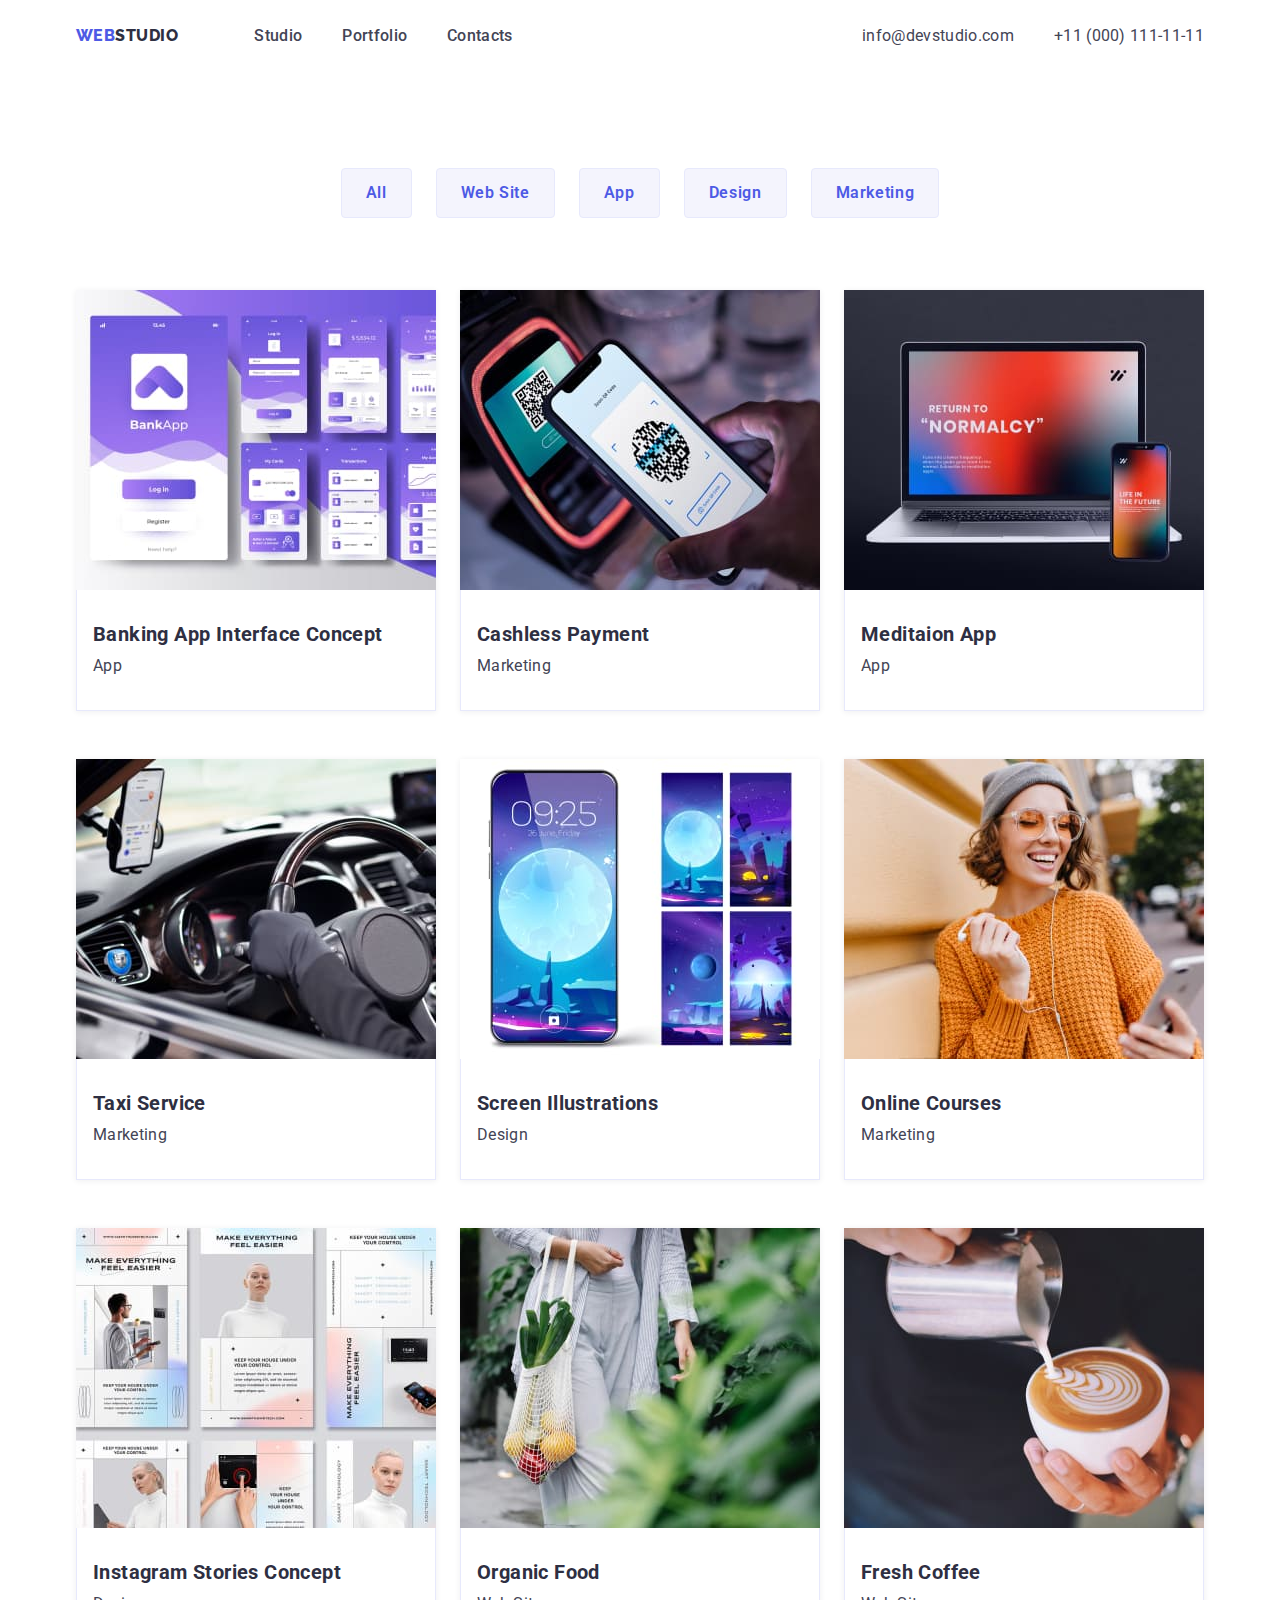
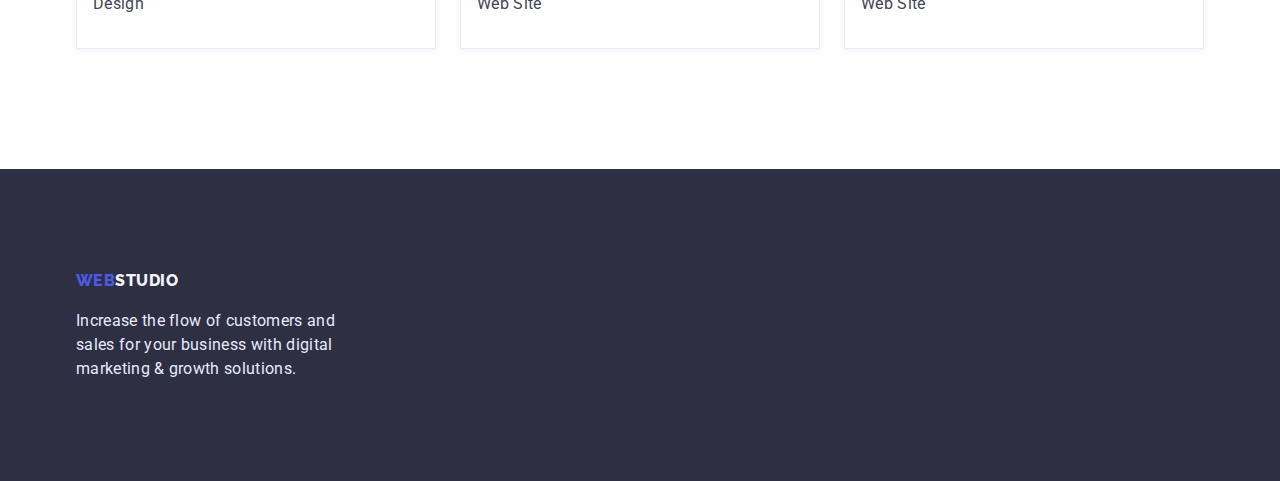
==== portfolio.html @ 726151be "1" ====
<!DOCTYPE html>
<html lang="en">
  <head>
    <meta charset="UTF-8" />
    <meta http-equiv="X-UA-Compatible" content="IE=edge" />
    <meta name="viewport" content="width=device-width, initial-scale=1.0" />
    <link rel="preconnect" href="https://fonts.googleapis.com">
    <link rel="preconnect" href="https://fonts.gstatic.com" crossorigin>
    <link href="https://fonts.googleapis.com/css2?family=Raleway:wght@800&family=Roboto:wght@400;500;700&display=swap" rel="stylesheet">
    <link rel="stylesheet" href="styles/styles.css"> 
    <link rel="stylesheet" href="styles/modern-normalize.css"> 
    <title>WebStudio</title>
  </head>

      <body class="site-body">
        <header class="header">
          <div class="container header-container">
          <nav class="header-navigation">
            <a class="header-logo link" href="/"><span class="header-web">WEB</span>STUDIO</a>
    
            <ul class="header-list list">
              <li class="header-item"><a class="header-link link" href="./index.html">Studio</a></li>
              <li class="header-item"><a class="header-link link" href="./portfolio.html">Portfolio</a></li>
              <li class="header-item"><a class="header-link link" href="">Contacts</a></li>
            </ul>
          </nav>
    
          <ul class="header-contact list">
            <li class="header-mail"><a class="contact-link link" href="mailto:info@devstudio.com">info@devstudio.com</a></li>
            <li class="header-tel"><a class="contact-link link" href="tel:+11(000)111-11-11">+11 (000) 111-11-11</a></li>
          </ul>
        </div>
    </header>
    <main>
        <section class="menu-section">
          <div class="container">
            <h1 class="menu-header  visually-hidden">Portfolio</h1>
            <ul class="menu-list list">
                <li class="menu-item"><button type="button" class="menu-btn">All</button></li>
                <li class="menu-item"><button type="button" class="menu-btn">Web Site</button></li>
                <li class="menu-item"><button type="button" class="menu-btn">App</button></li>
                <li class="menu-item"><button type="button" class="menu-btn">Design</button></li>
                <li class="menu-item"><button type="button" class="menu-btn">Marketing</button></li>
            </ul>

          
          <ul class="portfolio-list list">
            <li class="portfolio-item">
                <a class="portfolio-link link" href="">
                <img class="portfolio-img"
                src="./images/banking_app.jpg" 
                alt="Banking App"
                width="360"
                height="300">
                <div class="portfolio-box">
                <h3 class="portfolio-heading">Banking App Interface Concept</h3>
                <p class="portfolio-paragraph">App</p>
              </div>
            </a>
            </li>
            <li class="portfolio-item">
                <a class="portfolio-link link" href="">
                <img class="portfolio-img"
                src="./images/cashless_payment.jpg" 
                alt="Cashless Payment"
                width="360"
                height="300">
                <div class="portfolio-box">
                <h3 class="portfolio-heading">Cashless Payment</h3>
                <p class="portfolio-paragraph">Marketing</p>
              </div>
            </a>
            </li>
            <li class="portfolio-item">
                <a class="portfolio-link link" href="">
                <img class="portfolio-img"
                src="./images/meditation_app.jpg" 
                alt="Meditaion App"
                width="360"
                height="300">
               <div class="portfolio-box">
                <h3 class="portfolio-heading">Meditaion App</h3>
                <p class="portfolio-paragraph">App</p>
               </div>
            </a>
            </li>
            <li class="portfolio-item">
              <a class="portfolio-link link" href="">
              <img class="portfolio-img"
              src="./images/taxi_service.jpg" 
              alt="Taxi Service"
              width="360"
              height="300">
          
              <div class="portfolio-box">
                <h3 class="portfolio-heading">Taxi Service</h3>
                <p class="portfolio-paragraph">Marketing</p>
              </div>
          </a>
          </li>
          <li class="portfolio-item">
              <a class="portfolio-link link" href="">
              <img class="portfolio-img"
              src="./images/screen_illustrations.jpg" 
              alt="Screen Illustrations"
              width="360"
              height="300">
             <div class="portfolio-box">
              <h3 class="portfolio-heading">Screen Illustrations</h3>
              <p class="portfolio-paragraph">Design</p>
             </div>
          </a>
          </li>
          <li class="portfolio-item">
              <a class="portfolio-link link" href="">
              <img class="portfolio-img"
              src="./images/online_courses.jpg" 
              alt="Online Courses"
              width="360"
              height="300">
              <div class="portfolio-box">
                <h3 class="portfolio-heading">Online Courses</h3>
              <p class="portfolio-paragraph">Marketing</p>
              </div>
          </a>
          </li>
          <li class="portfolio-item">
            <a class="portfolio-link link" href="">
            <img class="portfolio-img"
            src="./images/instagram_concept.jpg" 
            alt="Instagram Concept"
            width="360"
            height="300">
          <div class="portfolio-box">
            <h3 class="portfolio-heading">Instagram Stories Concept</h3>
            <p class="portfolio-paragraph">Design</p>
          </div>
        </a>
        </li>
        <li class="portfolio-item">
            <a class="portfolio-link link" href="">
            <img class="portfolio-img"
            src="./images/organic_food.jpg" 
            alt="Food Web Site"
            width="360"
            height="300">
          <div class="portfolio-box">
            <h3 class="portfolio-heading">Organic Food</h3>
            <p class="portfolio-paragraph">Web Site</p>
          </div>
        </a>
        </li>
        <li class="portfolio-item">
            <a class="portfolio-link link" href="">
            <img class="portfolio-img"
            src="./images/fresh_coffee.jpg" 
            alt="Coffee Web Site"
            width="360"
            height="300">
            <div class="portfolio-box">
              <h3 class="portfolio-heading">Fresh Coffee</h3>
            <p class="portfolio-paragraph">Web Site</p>
            </div>
        </a>
        </li>
          </ul>
        </div>
        </section>
    </main>
    <footer class="footer-section">
      <div class="container">
      <a class="footer-logo link" href="/"><span class="footer-web">WEB</span>STUDIO</a>
    <p class="footer-paragraph">
      Increase the flow of customers and sales for your business with digital
      marketing & growth solutions.
    </p>
    </div>
  </footer>
</body>
</html>
---- styles/styles.css ----
:root {
  --primary-brand-color: #4d5ae5;
  --title-text-color: #2e2f42;
  --description-text-color: #434455;
  --background-color: #fff;
  --backgroung-dark-color: #404bbf;
  --backgroung-light-color: #f4f4fd;
}

p,
h1,
h2,
h3,
h4,
h5,
h6 {
  margin: 0;
}
ul,
ol {
  margin: 0;
  padding-left: 0;
}

.container {
  width: 1158px;
  padding-left: 15px;
  padding-right: 15px;

  margin: 0 auto;
}

img {
  display: block;
  max-width: 100%;
  height: auto;
}

.site-body {
  color: var(--description-text-color);
  font-family: "Roboto", sans-serif;
  font-size: 16px;
  background-color: var(--background-color);
}

.list {
  list-style: none;
}

.link {
  text-decoration: none;
}

.visually-hidden {
  position: absolute;
  width: 1px;
  height: 1px;
  margin: -1px;
  border: 0;
  padding: 0;

  white-space: nowrap;
  clip-path: inset(100%);
  clip: rect(0 0 0 0);
  overflow: hidden;
}

.header {
}
.header-container {
  display: flex;
}
.header-navigation {
  display: flex;
  align-items: center;
  margin-right: auto;
}
.header-logo {
  font-family: "Raleway", sans-serif;
  font-weight: 800;
  line-height: 1.33;
  letter-spacing: 0.03em;
  text-transform: uppercase;
  color: var(--title-text-color);
  margin-right: 76px;
}
.header-web {
  color: #4d5ae5;
}
.header-list {
  font-style: normal;
  font-weight: 500;
  font-size: 16px;
  line-height: 1.5;
  letter-spacing: 0.02em;
  color: var(--title-text-color);
  display: flex;
  gap: 40px;
}
.header-item {
 
}

.header-link {
  font-weight: 500;
  font-size: 16px;
  line-height: 1.5;
  letter-spacing: 0.02em;
  color: var(--description-text-color);
  display: block;
  padding-top: 24px;
  padding-bottom: 24px;
}

.header-link:hover {
  color: var(--backgroung-dark-color);
}
.header-link:focus {
  color: var(--backgroung-dark-color);
}

.header-contact {
  display: flex;
}

.header-mail {
  margin-right: 40px;
  
}
.header-tel {
  
}

.contact-link {
  line-height: 1.5;
  letter-spacing: 0.02em;
  color: var(--description-text-color);
  padding-top: 24px;
  padding-bottom: 24px;
  display: block;
}

.contact-link:hover {
  color: var(--backgroung-dark-color);
}
.contact-link:focus {
  color: var(--backgroung-dark-color);
}
.main-section {
  background-color: var(--title-text-color);
  color: var(--background-color);
  text-align: center;
  padding-top: 188px;
  padding-bottom: 188px;
}

.main-title {
  margin-bottom: 48px;
  font-weight: 700;
  font-size: 56px;
  line-height: 1.07;
  letter-spacing: 0.02em;
  color: var(--background-color);
  width: 553px;

  margin-left: auto;
  margin-right: auto;
}
.section-btn {
  padding: 16px 32px;
  font-family: "Roboto", sans-serif;
  font-weight: 600;
  font-size: 16px;
  line-height: 1.07;
  letter-spacing: 0.04em;
  color: var(--background-color);
  background: var(--primary-brand-color);
  box-shadow: 0px 4px 4px rgba(0, 0, 0, 0.15);
  border-radius: 4px;
  border: none;
  cursor: pointer;
}

.section-btn:hover {
  background-color: var(--backgroung-dark-color);
}
.section-btn:focus {
  background-color: var(--backgroung-dark-color);
}
.merits-section {
  padding-top: 120px;
  padding-bottom: 120px;
  line-height: 1.5;
  letter-spacing: 0.02em;
  color: var(--description-text-color);
}

.merits-title {
}

.merits-list {
  display: flex;
  gap: 24px;
}
.merits-item {
    flex-basis: calc((100% - 3 * 24px) / 4);
     
}
.merits-heading {
  margin-bottom: 8px;
  font-weight: 700;
  line-height: 1.2;
  letter-spacing: 0.02em;
  color: var(--title-text-color);
}

.merits-paragraph {
  line-height: 1.5;
  letter-spacing: 0.02em;
  color: var(--description-text-color);
}

.services-section {
  padding-bottom: 120px;
}
.services-title,
.team-title {
  font-size: 36px;
  font-weight: 700;
  line-height: 1.1;
  text-align: center;
  letter-spacing: 0.02em;
  text-transform: capitalize;
  color: var(--title-text-color);
  margin-bottom: 72px;
}

.services-list {
  display: flex;
  gap: 24px;
}
.services-item {
  flex-basis: calc((100%-48px) 3);
}

.serices-img {
}

.team-section {
  background-color: var(--backgroung-light-color);
  padding-top: 120px;
  padding-bottom: 120px;
}

.team-title {
}
.team-list {
  display: flex;
  gap: 24px;
  text-align: center;
}
.team-item {
  box-shadow: 0px 1px 6px rgba(46, 47, 66, 0.08),
    0px 1px 1px rgba(46, 47, 66, 0.16), 0px 2px 1px rgba(46, 47, 66, 0.08);
  border-radius: 0px 0px 4px 4px;
  background-color: var(--background-color);
  padding-bottom: 32px;
}

.team-img {
  margin-bottom: 32px;
}

.team-member {
  font-weight: 700;
  line-height: 1.2;
  letter-spacing: 0.02em;
  color: var(--title-text-color);
  margin-bottom: 8px;
}

.team-paragraph {
  line-height: 1.5;
  letter-spacing: 0.02em;
  color: var(--description-text-color);
}

.footer-section {
  line-height: 1.5;
  letter-spacing: 0.02em;
  color: #e7e9fc;
  background: var(--title-text-color);
  padding-top: 100px;
  padding-bottom: 100px;
}

.footer-logo {
  font-family: "Raleway";
  font-style: normal;
  font-weight: 800;
  line-height: 1.1;

  letter-spacing: 0.03em;
  text-transform: uppercase;
  color: var(--backgroung-light-color);
}

.footer-web {
  color: var(--primary-brand-color);
}
.footer-paragraph {
  margin-top: 16px;
  line-height: 1.5;
  letter-spacing: 0.02em;
  color: #e7e9fc;
  width: 264px;
  height: 72px;
}

.menu-section {
  line-height: 1.5;
  letter-spacing: 0.02em;
  color: var(--description-text-color);
  padding-top: 96px;
  padding-bottom: 120px;
}

.menu-header {
}

.menu-list {
  display: flex;
  justify-content: center;
  gap: 24px;
}

.menu-item {
}

.menu-btn {
  padding: 12px 24px;
  font-family: "Roboto";
  font-weight: 600;
  font-size: 16px;
  line-height: 1.5;
  text-align: center;
  letter-spacing: 0.04em;
  color: var(--primary-brand-color);
  background: var(--backgroung-light-color);
  border: 1px solid #e7e9fc;
  border-radius: 4px;
  cursor: pointer;
}

.menu-btn:hover {
  background-color: var(--backgroung-dark-color);
  color: var(--background-color);
}
.menu-btn:focus {
  background-color: var(--backgroung-dark-color);
  color: var(--background-color);
}

.portfolio-title {
}

.portfolio-list {
  display: flex;

  flex-wrap: wrap;
  margin-top: 72px;
  column-gap: 24px;
  row-gap: 48px;
}

.portfolio-item {
  
  box-shadow: 0px 1px 6px rgba(46, 47, 66, 0.08);
}
.portfolio-item:hover {
  box-shadow: 0px 1px 6px rgba(46, 47, 66, 0.08),
    0px 1px 1px rgba(46, 47, 66, 0.16), 0px 2px 1px rgba(46, 47, 66, 0.08);
}

.portfolio-link {
  line-height: 1.5;
  letter-spacing: 0.02em;
  color: var(--description-text-color);
}

.portfolio-img {
}

.portfolio-box {
  padding: 32px 0 32px 16px;
  border-bottom: 0.5px solid #e7e9fc;
  border-left: 0.5px solid #e7e9fc;
  border-right: 0.5px solid #e7e9fc;
}

.portfolio-heading {
  font-size: 20px;
  font-weight: 700;
  line-height: 1.2;
  letter-spacing: 0.02em;
  color: var(--title-text-color);
}

.portfolio-paragraph {
  margin-top: 8px;
}
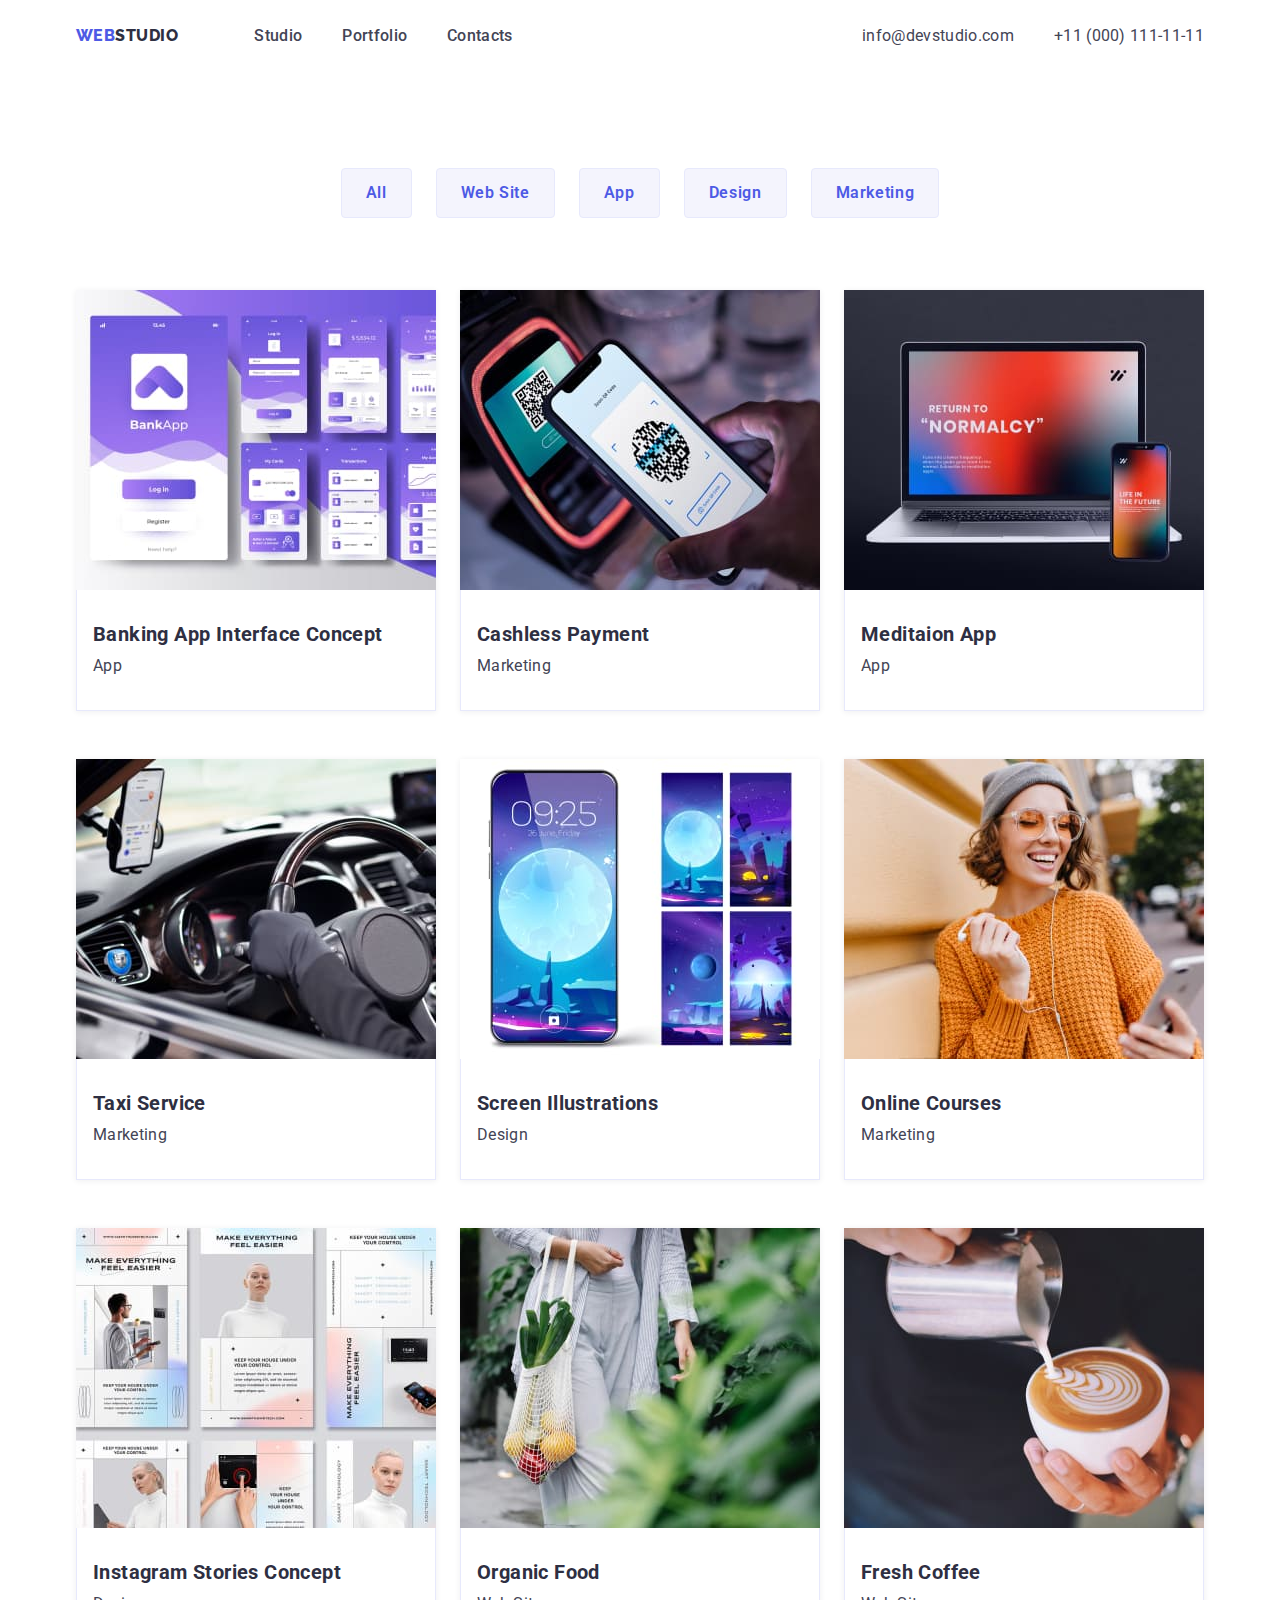
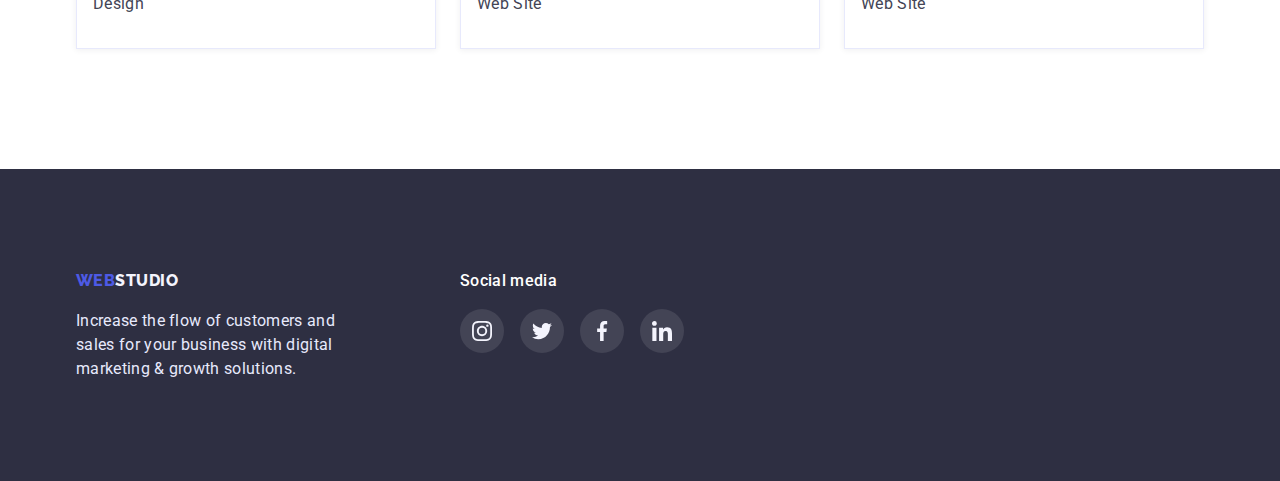
==== commit eb4e5642: "sett" ====
--- a/portfolio.html
+++ b/portfolio.html
@@ -168,13 +168,54 @@
         </section>
     </main>
     <footer class="footer-section">
-      <div class="container">
-      <a class="footer-logo link" href="/"><span class="footer-web">WEB</span>STUDIO</a>
-    <p class="footer-paragraph">
-      Increase the flow of customers and sales for your business with digital
-      marketing & growth solutions.
-    </p>
+      <div class="footer-content container">
+       <div>
+        <a class="footer-logo link" href="/"
+          ><span class="footer-web">WEB</span>STUDIO</a
+        >
+        <p class="footer-paragraph">
+          Increase the flow of customers and sales for your business with
+          digital marketing & growth solutions.
+        </p>
+      </div>
+      
+      <div class="footer-social">
+        <p class="footer-soc-paragraph">Social media</p>
+        <ul class="footer-soc-list list">
+          <li class="footer-soc-item">
+            <a href="" class="footer-soc-link link">
+              <svg class="footer-soc-icon" width="20" height="20">
+                <use href="./images/icons.svg#icon-instagram"></use>
+              </svg>
+            </a>
+          </li>
+          <li class="footer-soc-item">
+            <a href="" class="footer-soc-link link">
+              <svg class="footer-soc-icon" width="20" height="20">
+                <use href="./images/icons.svg#icon-twitter"></use>
+              </svg>
+            </a>
+          </li>
+          <li class="footer-soc-item">
+            <a href="" class="footer-soc-link link">
+              <svg class="footer-soc-icon" width="20" height="20">
+                <use href="./images/icons.svg#icon-facebook"></use>
+              </svg>
+            </a>
+          </li>
+          <li class="footer-soc-item">
+            <a href="" class="footer-soc-link link">
+              <svg class="footer-soc-icon" width="20" height="20">
+                <use href="./images/icons.svg#icon-linkedin"></use>
+              </svg>
+            </a>
+          </li>
+        </ul>
+
+          </li>
+        </ul>
+      </div>
     </div>
-  </footer>
+    </footer>
 </body>
 </html>--- a/styles/styles.css
+++ b/styles/styles.css
@@ -98,7 +98,6 @@
   gap: 40px;
 }
 .header-item {
- 
 }
 
 .header-link {
@@ -125,10 +124,8 @@
 
 .header-mail {
   margin-right: 40px;
-  
 }
 .header-tel {
-  
 }
 
 .contact-link {
@@ -152,6 +149,14 @@
   text-align: center;
   padding-top: 188px;
   padding-bottom: 188px;
+  background-image: linear-gradient(
+      rgba(46, 47, 66, 0.7),
+      rgba(46, 47, 66, 0.7)
+    ),
+    url(../images/main_bg.jpg);
+  background-repeat: no-repeat;
+  background-position: center;
+  background-size: cover;
 }
 
 .main-title {
@@ -183,9 +188,13 @@
 
 .section-btn:hover {
   background-color: var(--backgroung-dark-color);
+  box-shadow: 0px 1px 6px rgba(46, 47, 66, 0.08),
+    0px 1px 1px rgba(46, 47, 66, 0.16), 0px 2px 1px rgba(46, 47, 66, 0.08);
 }
 .section-btn:focus {
   background-color: var(--backgroung-dark-color);
+  box-shadow: 0px 1px 6px rgba(46, 47, 66, 0.08),
+    0px 1px 1px rgba(46, 47, 66, 0.16), 0px 2px 1px rgba(46, 47, 66, 0.08);
 }
 .merits-section {
   padding-top: 120px;
@@ -203,8 +212,7 @@
   gap: 24px;
 }
 .merits-item {
-    flex-basis: calc((100% - 3 * 24px) / 4);
-     
+  flex-basis: calc((100% - 3 * 24px) / 4);
 }
 .merits-heading {
   margin-bottom: 8px;
@@ -220,11 +228,32 @@
   color: var(--description-text-color);
 }
 
+.background-icon-merits {
+  width: 264px;
+  height: 112px;
+  background: #f4f4fd;
+  border-radius: 4px;
+  margin-bottom: 8px;
+}
+
+.merits-icon {
+  justify-content: center;
+  align-items: center;
+}
+
+.merits-icon-link {
+  display: flex;
+  align-items: center;
+  justify-content: center;
+  padding-top: 24px;
+}
+
 .services-section {
   padding-bottom: 120px;
 }
 .services-title,
-.team-title {
+.team-title,
+.customers-title {
   font-size: 36px;
   font-weight: 700;
   line-height: 1.1;
@@ -283,6 +312,76 @@
   line-height: 1.5;
   letter-spacing: 0.02em;
   color: var(--description-text-color);
+  margin-bottom: 8px;
+}
+
+.team-soc-list {
+  display: flex;
+  justify-content: center;
+  gap: 24px;
+}
+
+.team-soc-item {
+  width: 44px;
+  height: 44px;
+}
+
+.team-soc-link {
+  width: 100%;
+  height: 100%;
+  background-color: #4d5ae5;
+  border-radius: 50%;
+  display: flex;
+  align-items: center;
+  justify-content: center;
+}
+
+.team-soc-link:hover,
+.team-soc-link:focus {
+  background-color: #404bbf;
+}
+.team-soc-icon {
+  fill: #f4f4fd;
+}
+
+.customers {
+  padding-top: 120px;
+  padding-bottom: 120px;
+}
+
+.customers-list {
+  display: flex;
+  gap: 30px;
+  justify-content: center;
+}
+
+.customers-item {
+  width: calc((100%-120px) / 6);
+  height: 88px;
+}
+
+.customers-link {
+  width: 100%;
+  height: 100%;
+  border: 1px solid #999;
+  border-radius: 5px;
+  display: flex;
+  align-items: center;
+  justify-content: center;
+}
+
+.customers-link:hover,
+.customers-link:focus {
+  border-color: #404bbf;
+}
+
+.customers-icon {
+  fill: #8e8f99;
+}
+
+.customers-icon:hover,
+.customers-icon:focus {
+  fill: #404bbf;
 }
 
 .footer-section {
@@ -315,6 +414,54 @@
   color: #e7e9fc;
   width: 264px;
   height: 72px;
+}
+
+.footer-content {
+  display: flex;
+}
+
+.footer-soc-paragraph {
+  font-family: "Roboto";
+  font-style: normal;
+  font-weight: 500;
+  font-size: 16px;
+  line-height: 24px;
+  letter-spacing: 0.02em;
+  color: #ffffff;
+  margin-bottom: 16px;
+}
+
+.footer-social {
+  margin-left: 120px;
+}
+
+.footer-soc-list {
+  display: flex;
+  gap: 16px;
+}
+
+.footer-soc-item {
+  width: 44px;
+  height: 44px;
+}
+
+.footer-soc-link {
+  width: 100%;
+  height: 100%;
+  background-color: rgba(255, 255, 255, 0.1);
+  border-radius: 50%;
+  display: flex;
+  align-items: center;
+  justify-content: center;
+}
+
+.footer-soc-link:hover,
+.footer-soc-link:focus {
+  background-color: #31d0aa;
+}
+
+.footer-soc-icon {
+  fill: #f4f4fd;
 }
 
 .menu-section {
@@ -355,10 +502,14 @@
 .menu-btn:hover {
   background-color: var(--backgroung-dark-color);
   color: var(--background-color);
+  box-shadow: 0px 1px 6px rgba(46, 47, 66, 0.08),
+    0px 1px 1px rgba(46, 47, 66, 0.16), 0px 2px 1px rgba(46, 47, 66, 0.08);
 }
 .menu-btn:focus {
   background-color: var(--backgroung-dark-color);
   color: var(--background-color);
+  box-shadow: 0px 1px 6px rgba(46, 47, 66, 0.08),
+    0px 1px 1px rgba(46, 47, 66, 0.16), 0px 2px 1px rgba(46, 47, 66, 0.08);
 }
 
 .portfolio-title {
@@ -374,7 +525,6 @@
 }
 
 .portfolio-item {
-  
   box-shadow: 0px 1px 6px rgba(46, 47, 66, 0.08);
 }
 .portfolio-item:hover {
